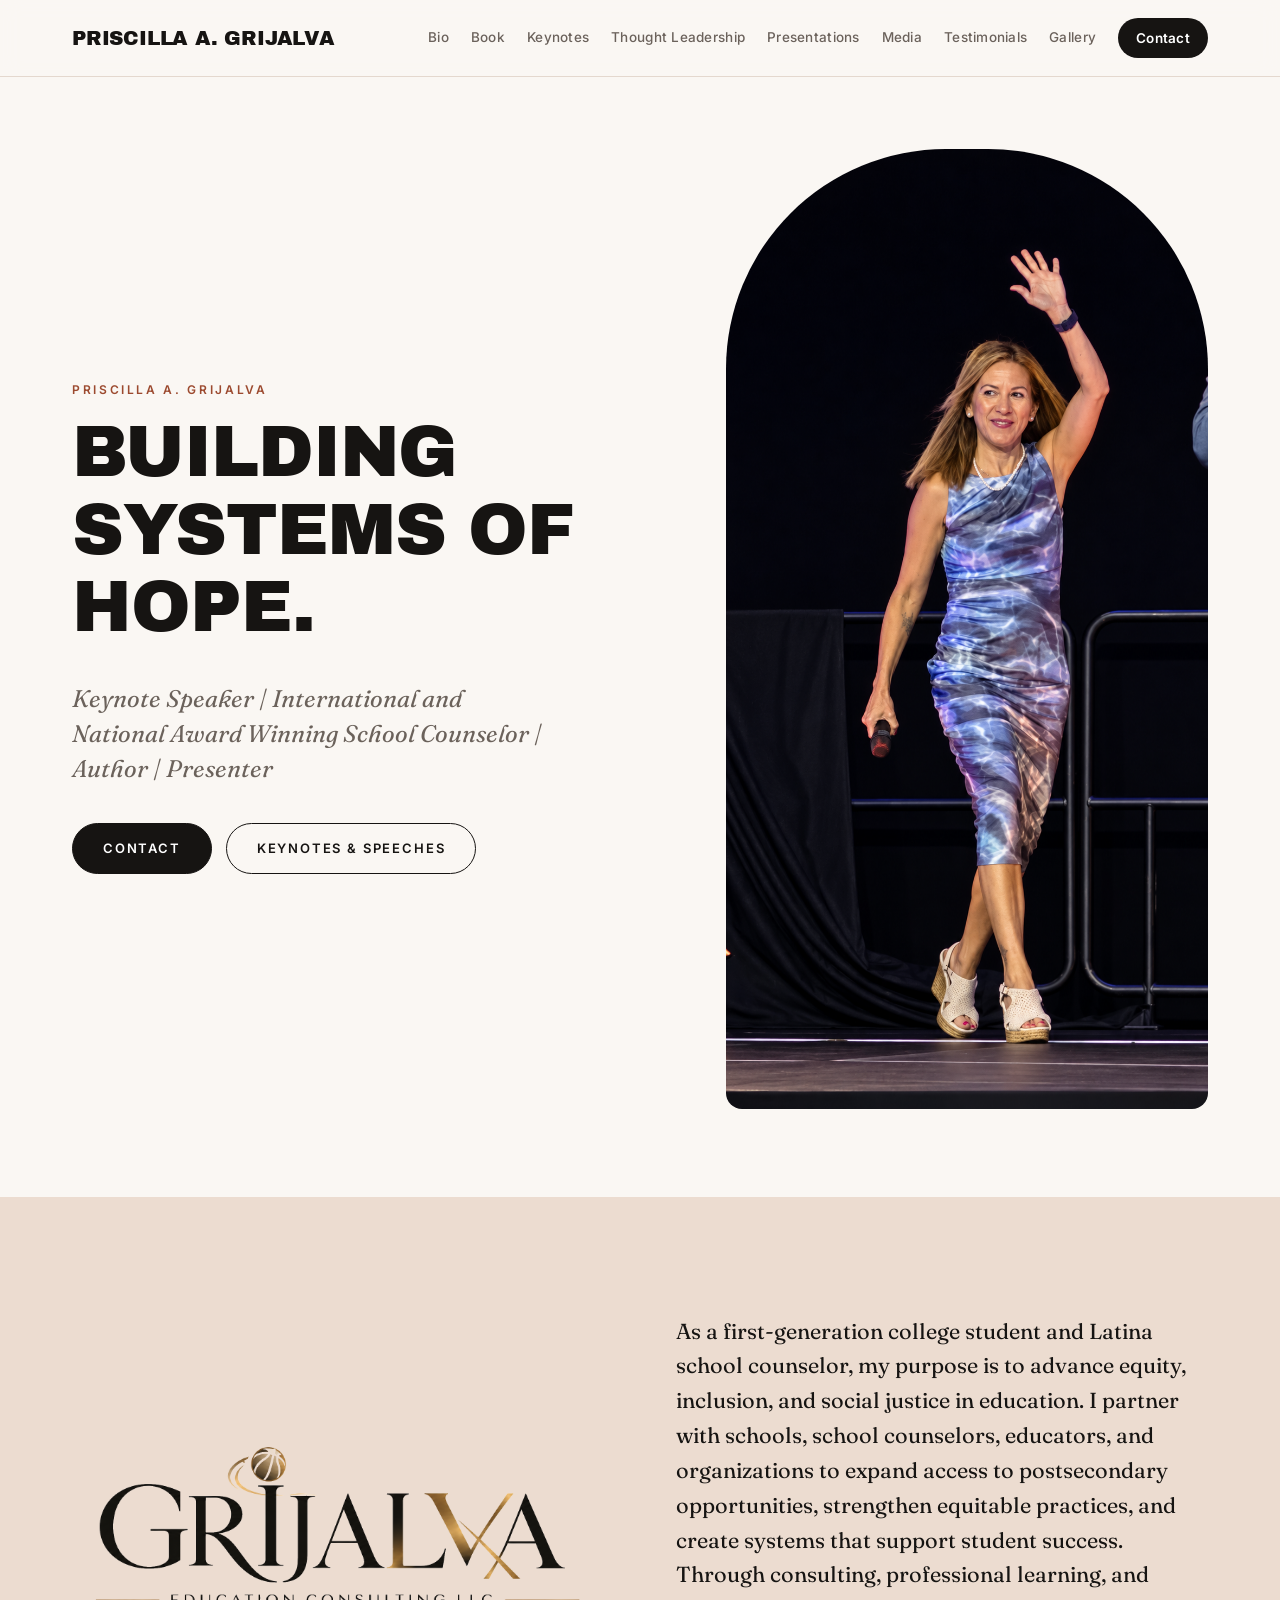
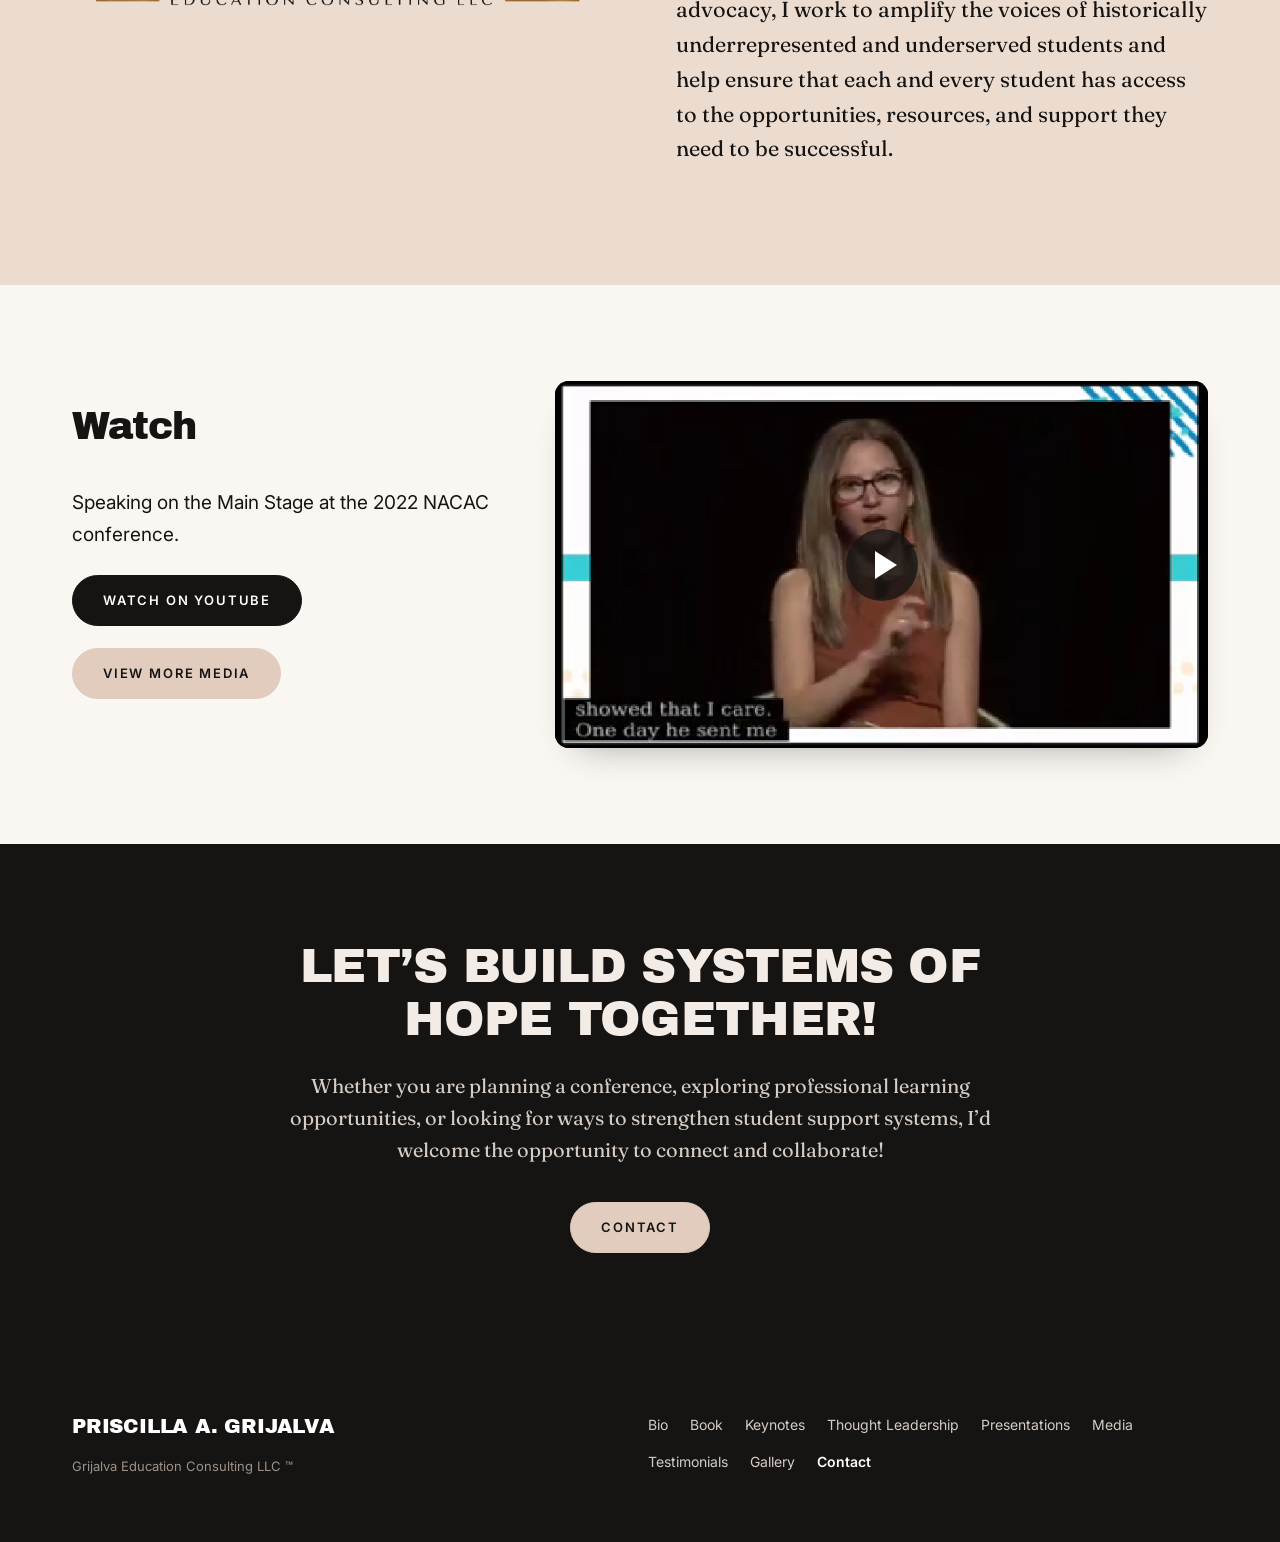
==== index.html @ cdd9d030 "Go live: remove noindex Co-Authored-By: Claude Opus 5.5 (1M context) <noreply@anthropic.com>" ====
<!doctype html><html lang="en"><head><meta charset="utf-8"><meta name="viewport" content="width=device-width,initial-scale=1">
<title>Priscilla A. Grijalva</title>
<link rel="preconnect" href="https://fonts.googleapis.com"><link rel="preconnect" href="https://fonts.gstatic.com" crossorigin>
<link href="https://fonts.googleapis.com/css2?family=Archivo+Black&family=Fraunces:ital,opsz,wght@0,9..144,400;0,9..144,600;1,9..144,400&family=Inter:wght@400;500;600&display=swap" rel="stylesheet">
<link rel="stylesheet" href="assets/css/style.css?v=r9"></head><body>
<a class="skip" href="#page">Skip to Content</a>
<header class="site-header"><div class="wrap hbar"><a class="brand" href="index.html">Priscilla A. Grijalva</a>
<button class="menu-btn" aria-label="Menu" aria-expanded="false"><span></span><span></span></button>
<nav class="nav"><a href="bio.html">Bio</a><a href="book.html">Book</a><a href="speaking-1.html">Keynotes</a><a href="media.html">Thought Leadership</a><a href="presentations-and-workshops.html">Presentations</a><a href="media-1.html">Media</a><a href="reviews-and-testimonies.html">Testimonials</a><a href="gallery.html">Gallery</a><a href="contact.html" class=nav-cta>Contact</a></nav></div></header>
<main id="page">
<section class="hero"><div class="wrap hero-grid">
 <div class="hero-text"><p class="kicker">Priscilla A. Grijalva</p><h1>Building Systems of Hope.</h1>
 <p class="tagline">Keynote Speaker | International and National Award Winning School Counselor | Author | Presenter</p>
 <div class="btns"><a class="btn" href="contact.html">Contact</a><a class="btn ghost" href="speaking-1.html">Keynotes &amp; Speeches</a></div></div>
 <div class="hero-img"><img src="assets/img/c5d86e70-updated.png" alt="Priscilla A. Grijalva"></div>
</div></section>
<section class="band blush"><div class="wrap split">
 <div class="split-img"><img src="assets/img/d09942e5-8feb2afe-dec7-43ca-8141-76abfdc5369c.png" alt=""></div>
 <div><p class="big">As a first-generation college student and Latina school counselor, my purpose is to advance equity, inclusion, and social justice in education. I partner with schools, school counselors, educators, and organizations to expand access to postsecondary opportunities, strengthen equitable practices, and create systems that support student success. Through consulting, professional learning, and advocacy, I work to amplify the voices of historically underrepresented and underserved students and help ensure that each and every student has access to the opportunities, resources, and support they need to be successful.</p></div>
</div></section>
<section class="band watch"><div class="wrap feature-vid">
 <div class="fv-text"><h2 class="sec">Watch</h2><p>Speaking on the Main Stage at the 2022 NACAC conference.</p><a class="btn" href="https://youtu.be/ZvJB_HISdPU" target="_blank" rel="noopener">Watch on YouTube</a><p class="more-media"><a class="btn light" href="media-1.html">View more media</a></p></div>
 <div class="vid"><button class="vid-cover" aria-label="Play NACAC 2022 Main Stage" onclick="this.outerHTML='<iframe src=&quot;https://www.youtube.com/embed/ZvJB_HISdPU?autoplay=1&quot; title=&quot;NACAC 2022 Main Stage&quot; allow=&quot;autoplay; fullscreen&quot; allowfullscreen></iframe>'"><img src="assets/img/nacac-cover.png" alt="Priscilla speaking on the NACAC 2022 main stage"><span class="play"></span></button></div>
</div></section>
<section class="band dark"><div class="wrap cta"><h2>Let’s Build Systems of Hope Together!</h2>
<p>Whether you are planning a conference, exploring professional learning opportunities, or looking for ways to strengthen student support systems, I’d welcome the opportunity to connect and collaborate!</p>
<a class="btn light" href="contact.html">Contact</a></div></section></main>
<footer class="site-footer"><div class="wrap fgrid"><div><a class="brand light" href="index.html">Priscilla A. Grijalva</a><p class="fine">Grijalva Education Consulting LLC ™</p></div>
<nav class="fnav"><a href="bio.html">Bio</a><a href="book.html">Book</a><a href="speaking-1.html">Keynotes</a><a href="media.html">Thought Leadership</a><a href="presentations-and-workshops.html">Presentations</a><a href="media-1.html">Media</a><a href="reviews-and-testimonies.html">Testimonials</a><a href="gallery.html">Gallery</a><a href="contact.html" class=nav-cta>Contact</a></nav></div></footer>
<script src="assets/js/main.js"></script></body></html>
---- assets/css/style.css ----
:root{--ink:#161412;--paper:#faf7f3;--blush:#ecdcd0;--sand:#e1ccbe;--clay:#9c4a2f;--muted:#6b625b;--line:#e4d8ce;
--disp:"Archivo Black",system-ui,sans-serif;--serif:"Fraunces",Georgia,serif;--sans:"Inter",system-ui,sans-serif}
*{box-sizing:border-box}html{scroll-behavior:smooth}
body{margin:0;background:var(--paper);color:var(--ink);font:400 17px/1.7 var(--sans);-webkit-font-smoothing:antialiased}
img{max-width:100%;display:block}a{color:inherit}
.wrap{max-width:1200px;margin:0 auto;padding:0 32px}
.skip{position:absolute;left:-999px}.skip:focus{left:12px;top:12px;background:#fff;padding:8px;z-index:99}
.site-header{position:sticky;top:0;z-index:50;background:rgba(250,247,243,.92);backdrop-filter:blur(10px);border-bottom:1px solid var(--line)}
.hbar{display:flex;align-items:center;justify-content:space-between;height:76px}
.brand{font:400 20px/1 var(--disp);text-decoration:none;letter-spacing:-.01em;text-transform:uppercase}
.nav{display:flex;gap:22px}.nav a{font-size:13.5px;font-weight:500;text-decoration:none;color:var(--muted);letter-spacing:.02em;padding:6px 0;border-bottom:2px solid transparent}
.nav a:hover,.nav a[aria-current]{color:var(--ink);border-color:var(--clay)}
.nav a.nav-cta{background:var(--ink);color:#fff;border:0;border-radius:999px;padding:9px 18px;font-weight:600}.nav a.nav-cta:hover,.nav a.nav-cta[aria-current]{background:var(--clay);color:#fff}.nav{align-items:center}
.menu-btn{display:none;background:none;border:0;width:40px;height:40px;cursor:pointer;flex-direction:column;justify-content:center;gap:7px}
.menu-btn span{display:block;height:2px;background:var(--ink);transition:.3s}
.kicker{font:600 12px/1 var(--sans);letter-spacing:.22em;text-transform:uppercase;color:var(--clay);margin:0 0 18px}
h1,h2,h3{font-family:var(--disp);font-weight:400;letter-spacing:-.015em;line-height:1.08;margin:0 0 .5em}
.hero{padding:72px 0 88px}.hero-grid{display:grid;grid-template-columns:1.1fr .9fr;gap:64px;align-items:center}
.hero h1{font-size:clamp(40px,5.6vw,84px);text-transform:uppercase}
.tagline{font:italic 400 clamp(19px,2vw,24px)/1.45 var(--serif);color:var(--muted);max-width:30ch;margin:0 0 36px}
.hero-img img{width:100%;border-radius:220px 220px 16px 16px;background:var(--sand);object-fit:cover}
.btns{display:flex;gap:14px;flex-wrap:wrap;margin-top:28px}
.btn{display:inline-block;background:var(--ink);color:#fff;text-decoration:none;font:600 13px/1 var(--sans);letter-spacing:.14em;text-transform:uppercase;padding:18px 30px;border-radius:999px;border:1.5px solid var(--ink);transition:.25s;cursor:pointer}
.btn:hover{background:var(--clay);border-color:var(--clay)}.btn.ghost{background:transparent;color:var(--ink)}.btn.ghost:hover{color:#fff}
.btn.light{background:var(--sand);color:var(--ink);border-color:var(--sand)}.btn.light:hover{background:#cdb3a1;border-color:#cdb3a1;color:var(--ink)}
.band{padding:96px 0}.band.blush{background:var(--blush)}.band.dark{background:var(--ink);color:#f3ece6}.band.follow{padding-top:0}
.split{display:grid;grid-template-columns:1fr 1fr;gap:72px;align-items:center}.split.top{align-items:start}
.split-img img{border-radius:16px;width:100%;object-fit:cover}.split.top .split-img{position:sticky;top:110px}
.big{font:400 clamp(19px,1.7vw,23px)/1.6 var(--serif)}
.videos{display:grid;grid-template-columns:repeat(2,minmax(0,1fr));gap:32px;max-width:960px;align-items:start}
.vid{position:relative;border-radius:14px;overflow:hidden;background:#000;aspect-ratio:16/9;box-shadow:0 18px 36px -24px rgba(22,20,18,.45)}
.vid iframe{position:absolute;inset:0;width:100%;height:100%;border:0}
figure{margin:0}.videos figcaption{margin-top:14px;font-weight:500;font-size:15px}.videos figcaption a{text-decoration:none;border-bottom:1px solid var(--clay)}
.cta{text-align:center;max-width:820px}.cta h2{font-size:clamp(30px,3.8vw,50px);text-transform:uppercase}.cta p{font:400 20px/1.6 var(--serif);color:#d6ccc4;margin:0 0 36px}
.phero{padding:88px 0 56px;border-bottom:1px solid var(--line)}.phero h1{font-size:clamp(32px,4.4vw,60px);text-transform:uppercase;max-width:22ch}
.phero .lede,.phero .lede a{font:italic 400 21px/1.55 var(--serif);color:var(--muted);max-width:60ch;margin:0;text-decoration:none}
.bio{display:grid;grid-template-columns:340px 1fr;gap:72px;align-items:start}.bio-side{position:sticky;top:110px}
.portrait{border-radius:180px 180px 16px 16px;width:100%}.li-link{display:inline-block;margin-top:20px}.li-link img{width:40px}
.prose p{margin:0 0 1.3em;max-width:68ch}.prose h3{font-size:26px;margin-top:1.4em}
.sec{font-size:clamp(24px,3vw,38px);margin-bottom:40px}
.awards{list-style:none;margin:0;padding:0;display:grid;grid-template-columns:1fr 1fr;gap:0 56px}
.awards li{display:grid;grid-template-columns:150px 1fr;gap:18px;padding:18px 0;border-top:1px solid rgba(22,20,18,.14)}
.yr{font:400 15px/1.5 var(--disp);color:var(--clay)}
.cols3{display:grid;grid-template-columns:repeat(3,1fr);gap:28px}
.card{background:#fff;border:1px solid var(--line);border-radius:16px;padding:36px}.card h3{font-size:16px;letter-spacing:.06em;color:var(--clay)}
.clean{list-style:none;margin:0;padding:0}.clean li{padding:12px 0;border-top:1px solid var(--line);font-size:15.5px}
.timeline{list-style:none;margin:0;padding:0;counter-reset:t}.timeline li{position:relative;padding:20px 0 20px 34px;border-top:1px solid var(--line)}
.timeline li:before{content:"";position:absolute;left:4px;top:30px;width:9px;height:9px;border-radius:50%;background:var(--clay)}
.timeline.two{columns:2;column-gap:64px}.timeline.two li{break-inside:avoid;font-size:15.5px}
.book{display:grid;grid-template-columns:420px 1fr;gap:80px;align-items:start}.cover{position:sticky;top:110px}.cover img{border-radius:6px;box-shadow:0 30px 60px -20px rgba(22,20,18,.45)}
.checks{list-style:none;padding:0;margin:0 0 1.6em}.checks li{padding:10px 0 10px 32px;position:relative;border-bottom:1px solid var(--line)}
.checks li:before{content:"";position:absolute;left:0;top:19px;width:14px;height:8px;border-left:2px solid var(--clay);border-bottom:2px solid var(--clay);transform:rotate(-45deg)}
.tiles{display:grid;grid-template-columns:repeat(3,1fr);gap:32px}
.tile{text-decoration:none;display:block;background:#fff;border:1px solid var(--line);border-radius:16px;overflow:hidden;transition:.3s}
.tile:hover{transform:translateY(-4px);box-shadow:0 20px 40px -24px rgba(22,20,18,.35)}
.thumb{aspect-ratio:4/3;background:var(--blush);display:flex;align-items:center;justify-content:center}.thumb img{width:100%;height:100%;object-fit:contain}
.tile p{margin:0;padding:18px 22px;font-weight:500;font-size:15px;border-top:1px solid var(--line)}
.quotes{display:grid;grid-template-columns:repeat(2,1fr);gap:28px}
.quote{background:#fff;border:1px solid var(--line);border-radius:16px;padding:40px}.quote blockquote{margin:0 0 20px;font:400 21px/1.5 var(--serif)}
.quote figcaption{font-size:13px;letter-spacing:.06em;text-transform:uppercase;color:var(--clay);font-weight:600}
.stats{display:grid;grid-template-columns:repeat(3,1fr);gap:48px}.stats h2{font-size:28px;color:var(--sand)}.stats p{color:#cfc5bd;font-size:16px}
.masonry{columns:3;column-gap:20px}.gimg{display:block;margin-bottom:20px;border-radius:12px;overflow:hidden}.gimg img{width:100%;transition:.5s}.gimg:hover img{transform:scale(1.03)}
.display{font-size:clamp(28px,3.4vw,46px);text-transform:uppercase}
.form{display:grid;gap:18px;margin-top:36px}.form .row{display:grid;grid-template-columns:1fr 1fr;gap:18px}
.form label{display:grid;gap:8px;font-size:13px;font-weight:600;letter-spacing:.08em;text-transform:uppercase}
.form input,.form textarea{font:inherit;text-transform:none;letter-spacing:0;font-weight:400;padding:14px 16px;border:1px solid #d4c5b8;border-radius:10px;background:#fff}
.form button{justify-self:start}
.site-footer{background:var(--ink);color:#d6ccc4;padding:64px 0}.fgrid{display:flex;justify-content:space-between;gap:40px;flex-wrap:wrap}
.brand.light{color:#fff}.fine{font-size:13px;color:#9d928a;margin:14px 0 0}.fnav{display:flex;flex-wrap:wrap;gap:10px 22px;max-width:560px}.fnav a{text-decoration:none;font-size:14px}.fnav a:hover{color:#fff}
@media(max-width:1100px){.nav{gap:14px}.nav a{font-size:12.5px}}
@media(max-width:960px){
.menu-btn{display:flex}.nav{position:fixed;inset:76px 0 auto 0;background:var(--paper);flex-direction:column;gap:0;padding:12px 32px 28px;border-bottom:1px solid var(--line);display:none}
.nav.open{display:flex}.nav{align-items:stretch}.nav a{font-size:18px;padding:12px 0;border-bottom:1px solid var(--line)}.nav a.nav-cta{margin-top:16px;text-align:center;padding:14px 18px;border-bottom:0}
.hero-grid,.split,.bio,.book,.stats{grid-template-columns:1fr;gap:40px}
.bio-side,.cover,.split.top .split-img{position:static}.bio-side{max-width:300px}.cover{max-width:340px}
.awards,.quotes,.cols3{grid-template-columns:1fr}.tiles{grid-template-columns:1fr 1fr}.timeline.two{columns:1}.masonry{columns:2}}
@media(max-width:560px){body{font-size:16px}.wrap{padding:0 22px}.band{padding:64px 0}.hero{padding:40px 0 64px}.phero{padding:56px 0 36px}
.tiles,.videos{grid-template-columns:1fr}.awards li{grid-template-columns:1fr;gap:4px}.form .row{grid-template-columns:1fr}.masonry{columns:1}.quote,.card{padding:28px}}
.fnav a.nav-cta{color:#fff;font-weight:600}
.card h3.ih{display:flex;align-items:center;gap:10px;line-height:1.35;text-align:left}.card h3.ih .ico{flex:0 0 auto;width:20px;height:20px;display:block;margin:0}.card h3.ih span{display:block;flex:1 1 auto;min-width:0}

.feature-vid{display:grid;grid-template-columns:2fr 3fr;gap:48px;align-items:center}.fv-text p{font-size:19px;margin:0 0 24px}
@media(max-width:760px){.feature-vid{grid-template-columns:1fr;gap:24px}}
.vid-cover{position:absolute;inset:0;padding:0;border:0;background:#000;cursor:pointer}.vid-cover img{width:100%;height:100%;object-fit:cover;display:block}.vid-cover .play{position:absolute;left:50%;top:50%;width:72px;height:72px;margin:-36px 0 0 -36px;border-radius:50%;background:rgba(22,20,18,.78)}.vid-cover .play:after{content:"";position:absolute;left:29px;top:22px;border-style:solid;border-width:14px 0 14px 22px;border-color:transparent transparent transparent #fff}.vid-cover:hover .play{background:#161412}
.btn.ghost:hover{background:var(--sand);border-color:var(--sand);color:var(--ink)}
.fv-text .more-media{margin-top:22px;text-align:left}
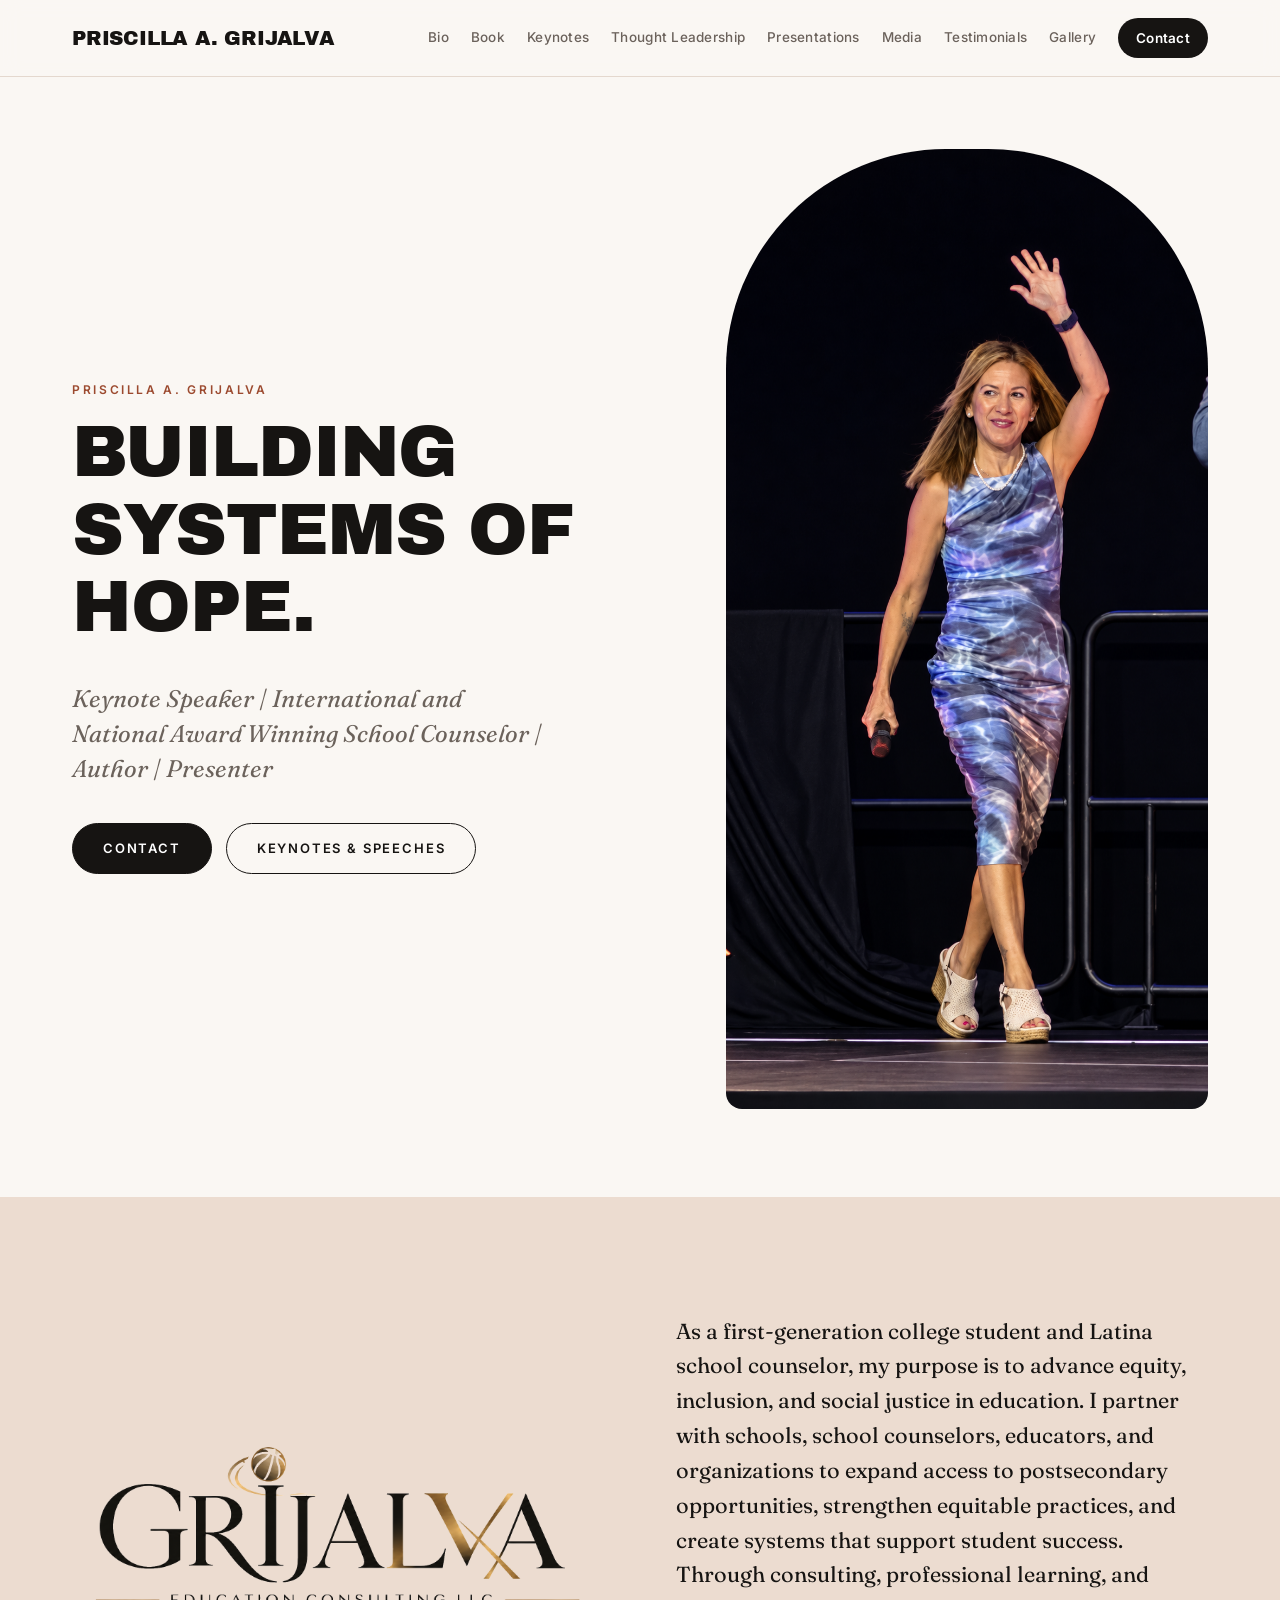
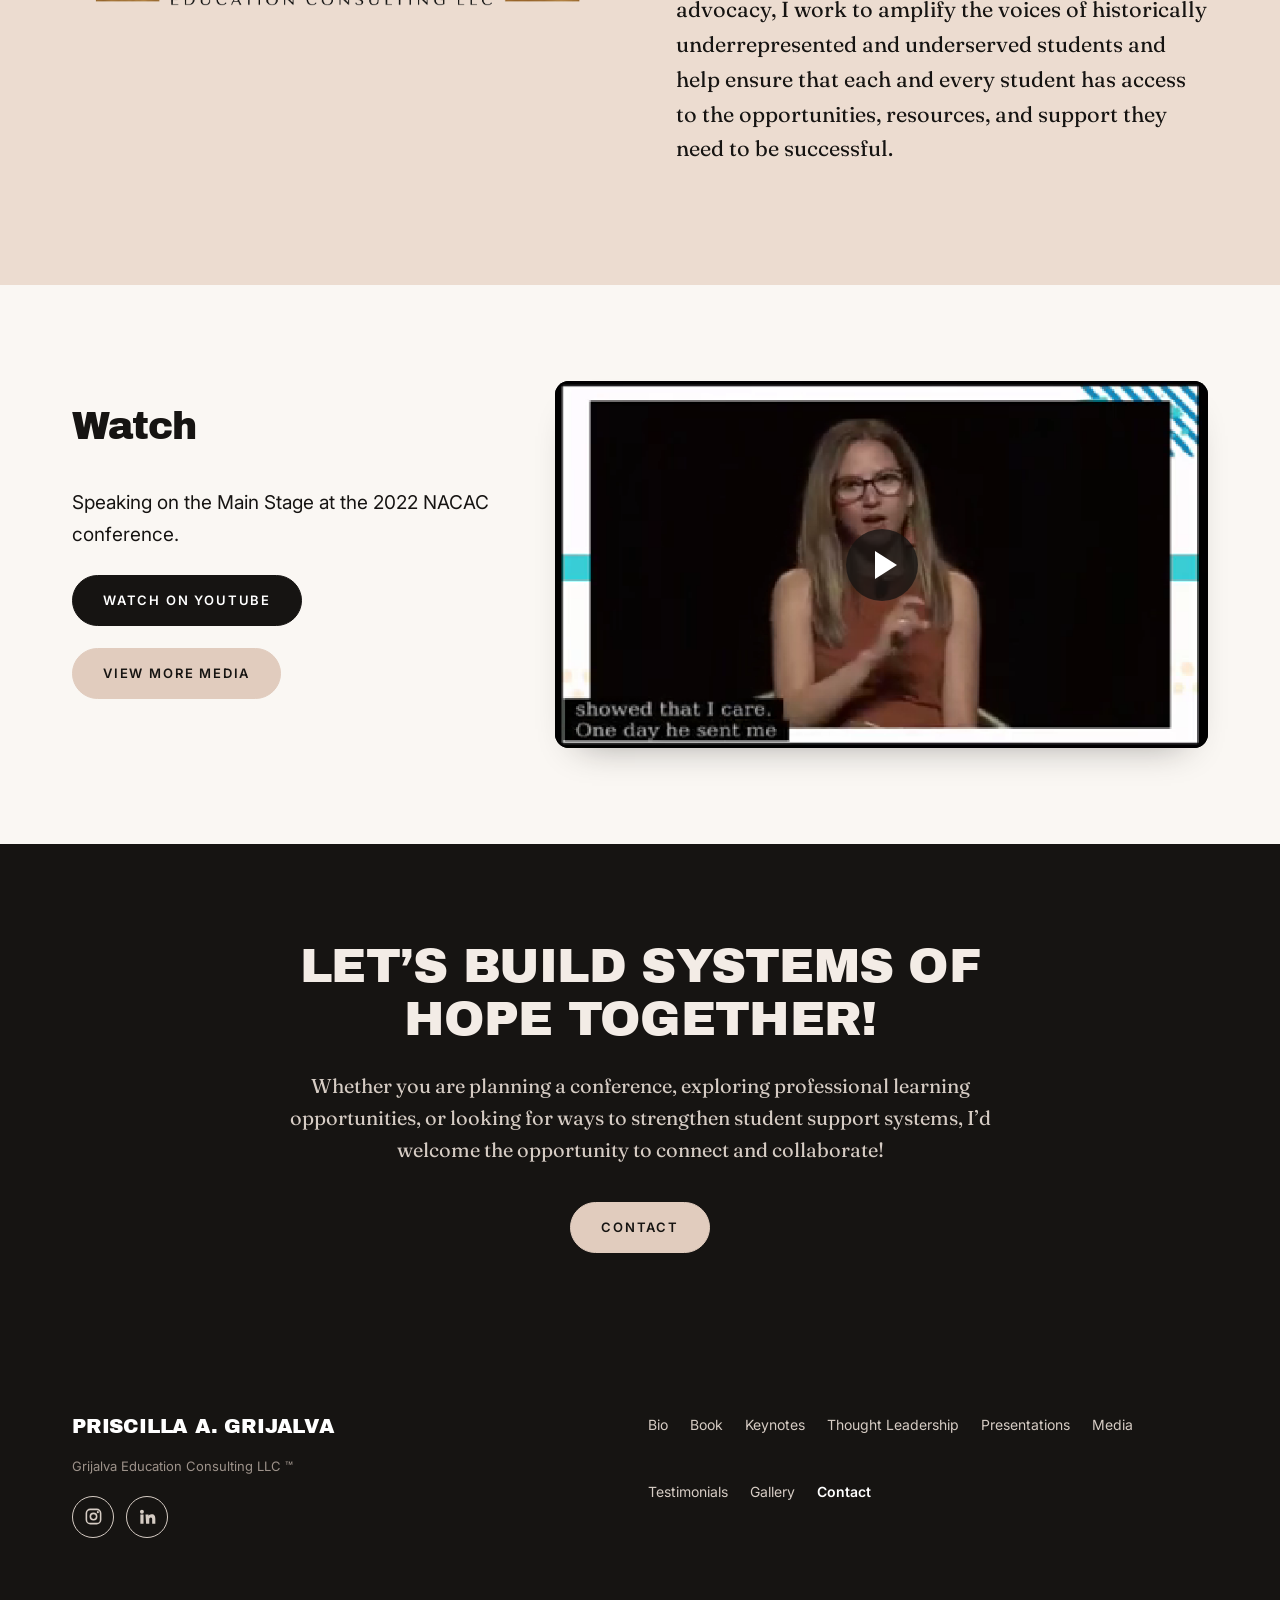
==== commit 51666eac: "Mockup r13: book reviews, remove Army testimonial, social icons Co-Authored-By: Claude Opus 5.5 (1M " ====
--- a/index.html
+++ b/index.html
@@ -1,4 +1,7 @@
-<!doctype html><html lang="en"><head><meta charset="utf-8"><meta name="viewport" content="width=device-width,initial-scale=1">
+<!doctype html><html lang="en"><head>
+<script async src="https://www.googletagmanager.com/gtag/js?id=G-417RDD5NJD"></script>
+<script>window.dataLayer=window.dataLayer||[];function gtag(){dataLayer.push(arguments);}gtag("js",new Date());gtag("config","G-417RDD5NJD");</script>
+<meta charset="utf-8"><meta name="viewport" content="width=device-width,initial-scale=1">
 <title>Priscilla A. Grijalva</title>
 <link rel="preconnect" href="https://fonts.googleapis.com"><link rel="preconnect" href="https://fonts.gstatic.com" crossorigin>
 <link href="https://fonts.googleapis.com/css2?family=Archivo+Black&family=Fraunces:ital,opsz,wght@0,9..144,400;0,9..144,600;1,9..144,400&family=Inter:wght@400;500;600&display=swap" rel="stylesheet">
@@ -25,6 +28,6 @@
 <section class="band dark"><div class="wrap cta"><h2>Let’s Build Systems of Hope Together!</h2>
 <p>Whether you are planning a conference, exploring professional learning opportunities, or looking for ways to strengthen student support systems, I’d welcome the opportunity to connect and collaborate!</p>
 <a class="btn light" href="contact.html">Contact</a></div></section></main>
-<footer class="site-footer"><div class="wrap fgrid"><div><a class="brand light" href="index.html">Priscilla A. Grijalva</a><p class="fine">Grijalva Education Consulting LLC ™</p></div>
+<footer class="site-footer"><div class="wrap fgrid"><div><a class="brand light" href="index.html">Priscilla A. Grijalva</a><p class="fine">Grijalva Education Consulting LLC ™</p><div class="social"><a href="#" aria-label="Instagram" target="_blank" rel="noopener"><svg viewBox="0 0 24 24" aria-hidden="true"><rect x="3" y="3" width="18" height="18" rx="5" fill="none" stroke="currentColor" stroke-width="2"/><circle cx="12" cy="12" r="4" fill="none" stroke="currentColor" stroke-width="2"/><circle cx="17.5" cy="6.5" r="1.3" fill="currentColor"/></svg></a><a href="https://www.linkedin.com/in/priscilla-grijalva-0228591a4/" aria-label="LinkedIn" target="_blank" rel="noopener"><svg viewBox="0 0 24 24" aria-hidden="true"><path fill="currentColor" d="M4.98 3.5a2.5 2.5 0 1 1 0 5 2.5 2.5 0 0 1 0-5zM3 9.5h4V21H3zM9.5 9.5h3.8v1.6h.05c.53-1 1.83-2.05 3.77-2.05 4.03 0 4.78 2.65 4.78 6.1V21h-4v-5.1c0-1.22-.02-2.79-1.7-2.79-1.7 0-1.96 1.33-1.96 2.7V21h-4z"/></svg></a></div></div>
 <nav class="fnav"><a href="bio.html">Bio</a><a href="book.html">Book</a><a href="speaking-1.html">Keynotes</a><a href="media.html">Thought Leadership</a><a href="presentations-and-workshops.html">Presentations</a><a href="media-1.html">Media</a><a href="reviews-and-testimonies.html">Testimonials</a><a href="gallery.html">Gallery</a><a href="contact.html" class=nav-cta>Contact</a></nav></div></footer>
 <script src="assets/js/main.js"></script></body></html>
--- a/assets/css/style.css
+++ b/assets/css/style.css
@@ -84,3 +84,21 @@
 .vid-cover{position:absolute;inset:0;padding:0;border:0;background:#000;cursor:pointer}.vid-cover img{width:100%;height:100%;object-fit:cover;display:block}.vid-cover .play{position:absolute;left:50%;top:50%;width:72px;height:72px;margin:-36px 0 0 -36px;border-radius:50%;background:rgba(22,20,18,.78)}.vid-cover .play:after{content:"";position:absolute;left:29px;top:22px;border-style:solid;border-width:14px 0 14px 22px;border-color:transparent transparent transparent #fff}.vid-cover:hover .play{background:#161412}
 .btn.ghost:hover{background:var(--sand);border-color:var(--sand);color:var(--ink)}
 .fv-text .more-media{margin-top:22px;text-align:left}
+
+/* r13 reviews + social */
+.rv-h{font-size:clamp(28px,3.4vw,44px);text-transform:uppercase;margin-bottom:40px}
+.reviews{display:grid;grid-template-columns:repeat(2,1fr);gap:28px}
+.review{background:#fff;border:1px solid var(--line);border-radius:16px;padding:36px;transition:transform .3s,box-shadow .3s}
+.review:hover{transform:translateY(-6px);box-shadow:0 18px 40px rgba(22,20,18,.12)}
+.stars{color:#f29d38;font-size:20px;letter-spacing:3px;margin-bottom:14px}
+.review h3{font-size:18px;line-height:1.3;text-wrap:balance}
+.review blockquote{margin:0 0 22px;font:400 18px/1.6 var(--serif);text-wrap:pretty}
+.review figcaption{display:flex;flex-direction:column;gap:4px;font-size:13px;letter-spacing:.06em;text-transform:uppercase;color:var(--clay);font-weight:600}
+.review figcaption span{color:var(--muted);font-weight:500;text-transform:none;letter-spacing:0}
+.social{display:flex;gap:12px;margin-top:18px}
+.social a{display:inline-flex;width:42px;height:42px;border-radius:50%;align-items:center;justify-content:center;border:1.5px solid #d6ccc4;color:#d6ccc4;transition:.25s}
+.social a:hover{background:var(--clay);border-color:var(--clay);color:#fff;transform:translateY(-3px)}
+.social svg{width:19px;height:19px}
+.social.dark a{border-color:var(--ink);color:var(--ink)}
+.soc-k{margin:40px 0 0}
+@media(max-width:900px){.reviews{grid-template-columns:1fr}.review{padding:28px}}
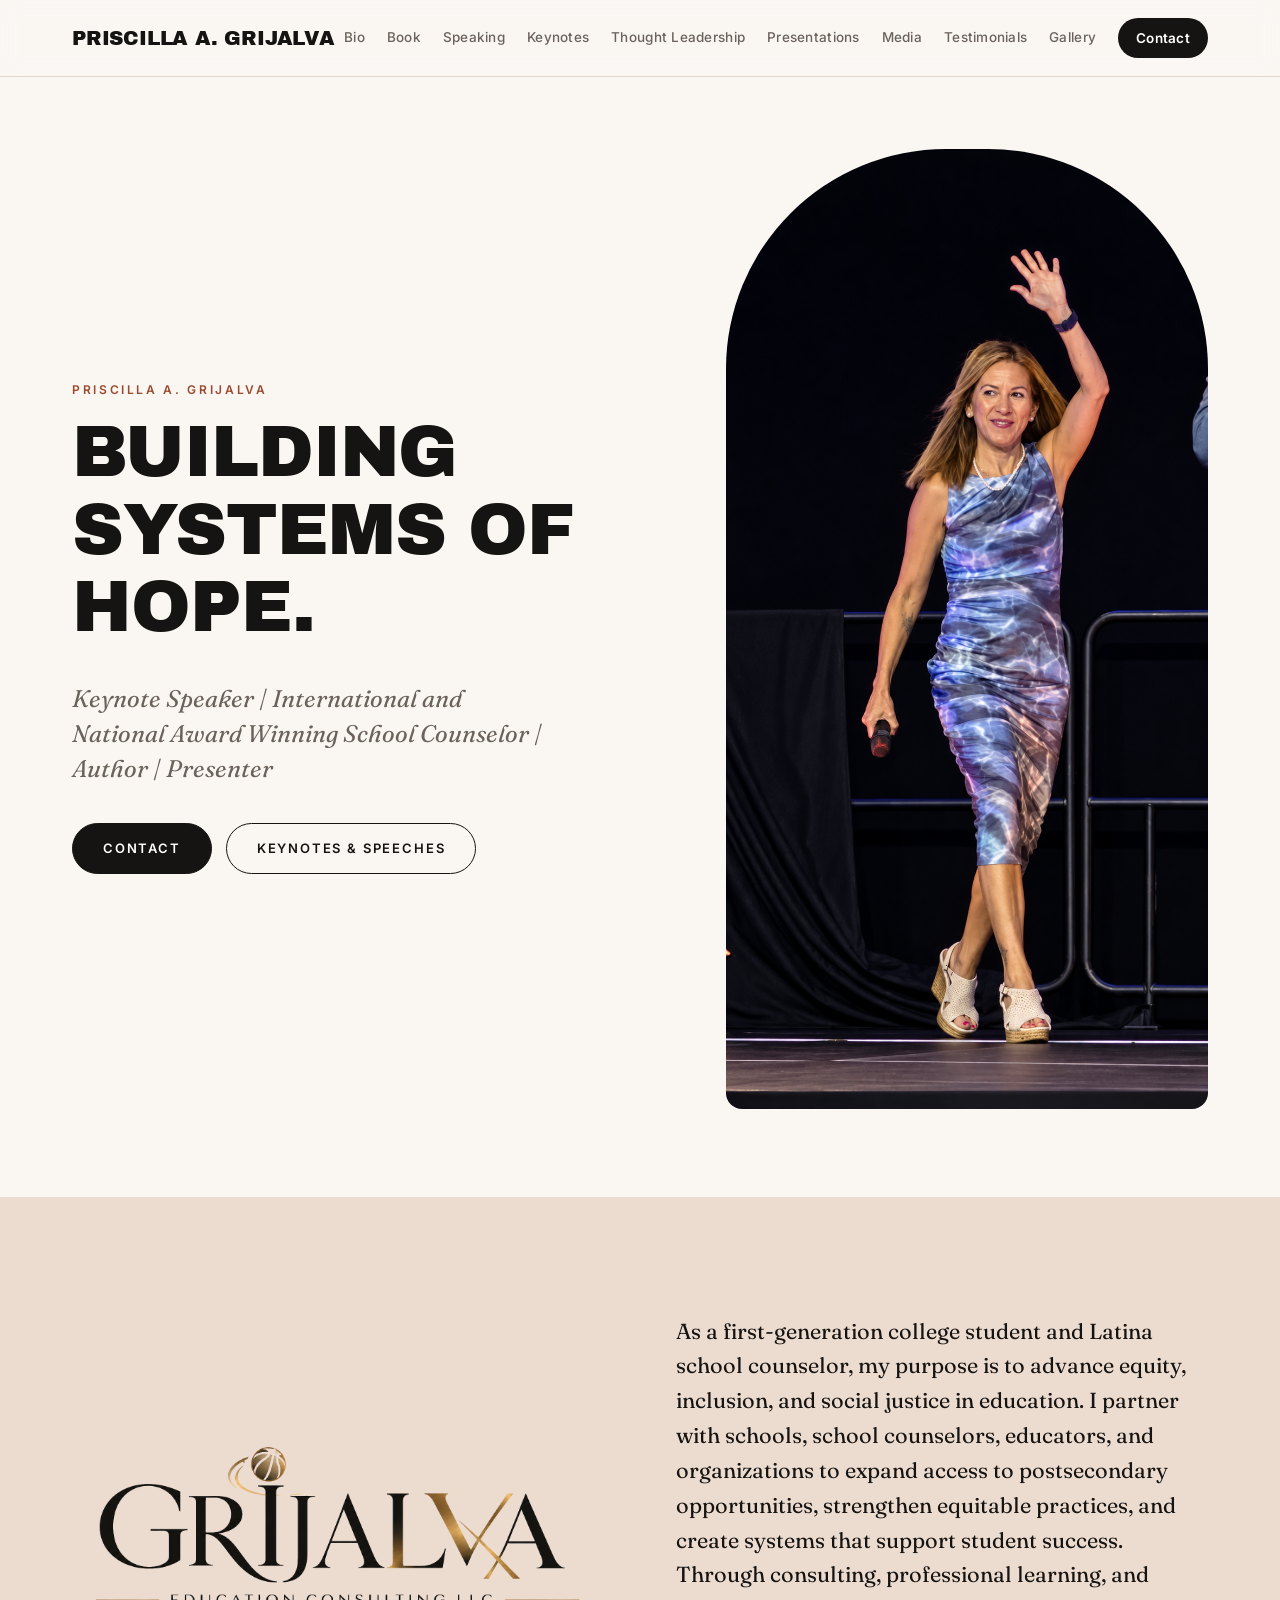
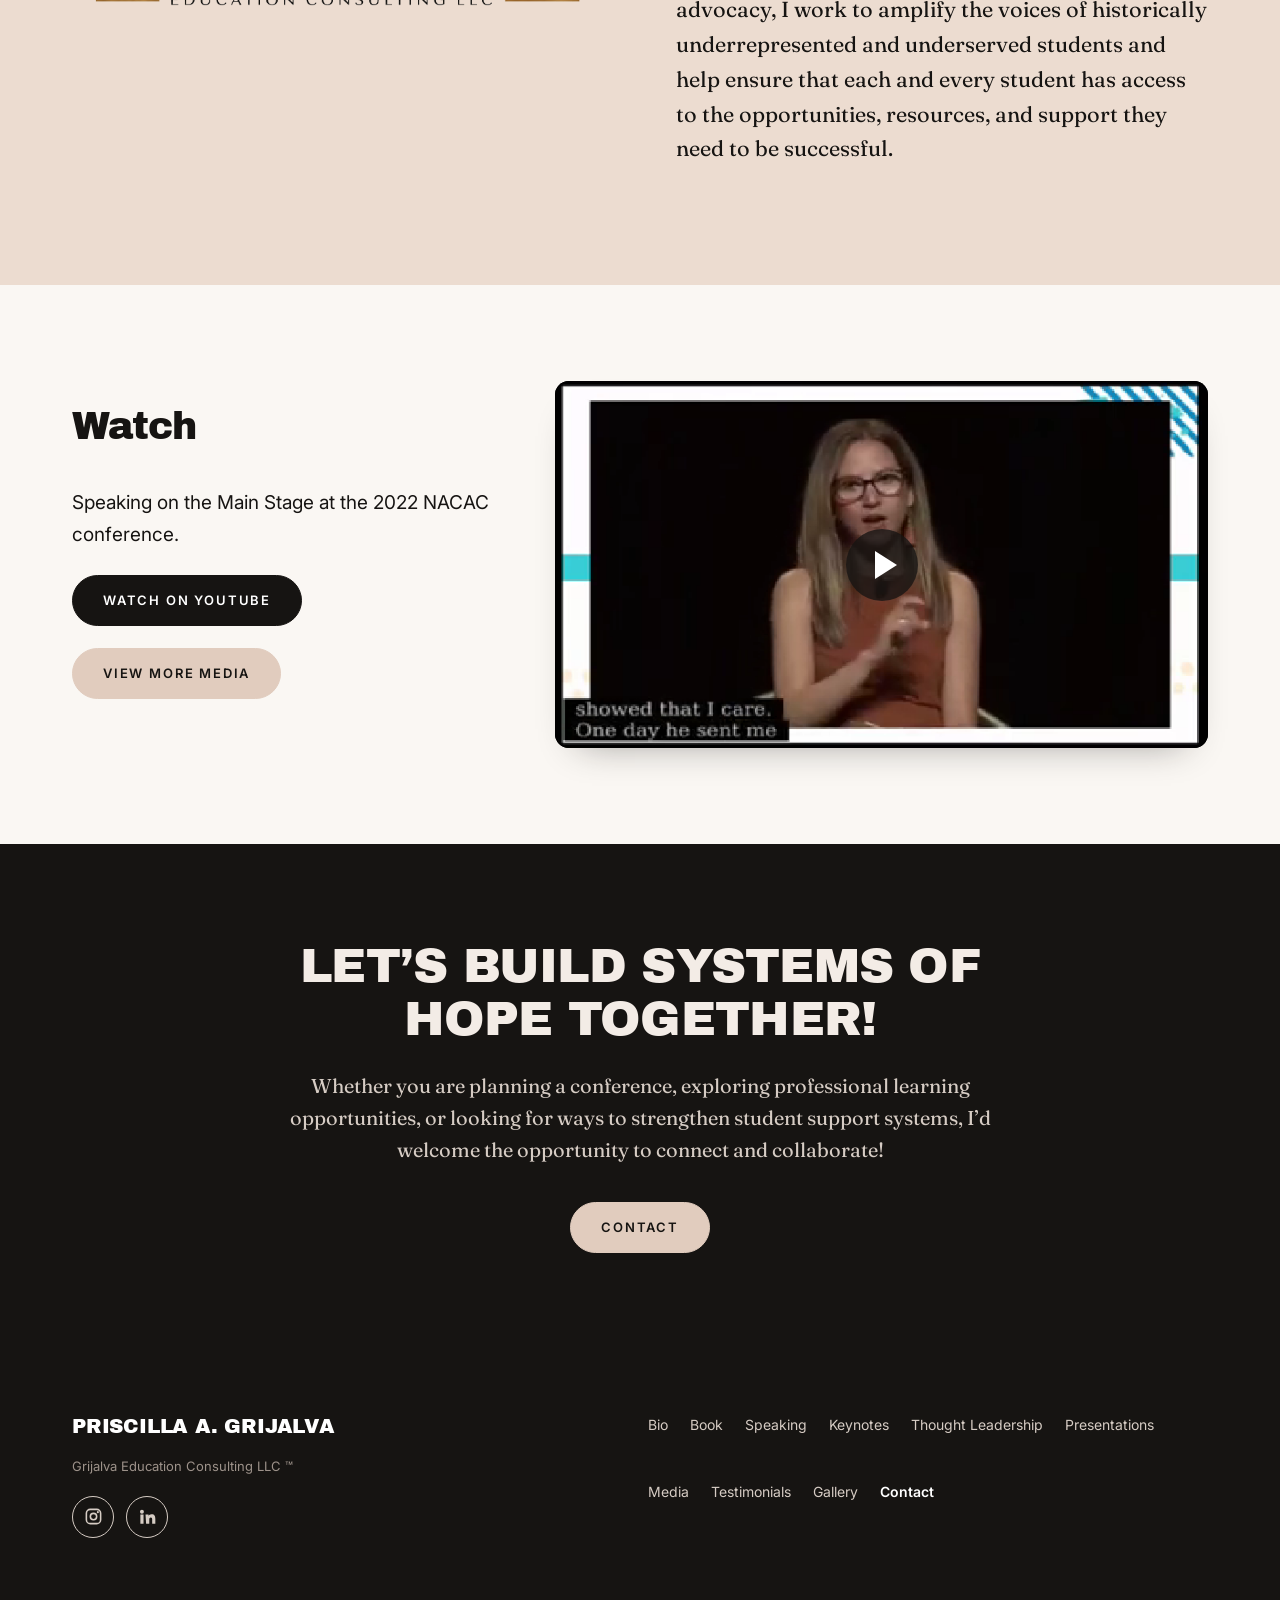
==== commit 6f7e8afd: "Add Speaking page with speaker sheet PDF; add Speaking to nav Co-Authored-By: Claude Opus 5.5 (1M co" ====
--- a/index.html
+++ b/index.html
@@ -5,11 +5,11 @@
 <title>Priscilla A. Grijalva</title>
 <link rel="preconnect" href="https://fonts.googleapis.com"><link rel="preconnect" href="https://fonts.gstatic.com" crossorigin>
 <link href="https://fonts.googleapis.com/css2?family=Archivo+Black&family=Fraunces:ital,opsz,wght@0,9..144,400;0,9..144,600;1,9..144,400&family=Inter:wght@400;500;600&display=swap" rel="stylesheet">
-<link rel="stylesheet" href="assets/css/style.css?v=r9"></head><body>
+<link rel="stylesheet" href="assets/css/style.css?v=r13"></head><body>
 <a class="skip" href="#page">Skip to Content</a>
 <header class="site-header"><div class="wrap hbar"><a class="brand" href="index.html">Priscilla A. Grijalva</a>
 <button class="menu-btn" aria-label="Menu" aria-expanded="false"><span></span><span></span></button>
-<nav class="nav"><a href="bio.html">Bio</a><a href="book.html">Book</a><a href="speaking-1.html">Keynotes</a><a href="media.html">Thought Leadership</a><a href="presentations-and-workshops.html">Presentations</a><a href="media-1.html">Media</a><a href="reviews-and-testimonies.html">Testimonials</a><a href="gallery.html">Gallery</a><a href="contact.html" class=nav-cta>Contact</a></nav></div></header>
+<nav class="nav"><a href="bio.html">Bio</a><a href="book.html">Book</a><a href="speaking.html">Speaking</a><a href="speaking-1.html">Keynotes</a><a href="media.html">Thought Leadership</a><a href="presentations-and-workshops.html">Presentations</a><a href="media-1.html">Media</a><a href="reviews-and-testimonies.html">Testimonials</a><a href="gallery.html">Gallery</a><a href="contact.html" class=nav-cta>Contact</a></nav></div></header>
 <main id="page">
 <section class="hero"><div class="wrap hero-grid">
  <div class="hero-text"><p class="kicker">Priscilla A. Grijalva</p><h1>Building Systems of Hope.</h1>
@@ -28,6 +28,6 @@
 <section class="band dark"><div class="wrap cta"><h2>Let’s Build Systems of Hope Together!</h2>
 <p>Whether you are planning a conference, exploring professional learning opportunities, or looking for ways to strengthen student support systems, I’d welcome the opportunity to connect and collaborate!</p>
 <a class="btn light" href="contact.html">Contact</a></div></section></main>
-<footer class="site-footer"><div class="wrap fgrid"><div><a class="brand light" href="index.html">Priscilla A. Grijalva</a><p class="fine">Grijalva Education Consulting LLC ™</p><div class="social"><a href="#" aria-label="Instagram" target="_blank" rel="noopener"><svg viewBox="0 0 24 24" aria-hidden="true"><rect x="3" y="3" width="18" height="18" rx="5" fill="none" stroke="currentColor" stroke-width="2"/><circle cx="12" cy="12" r="4" fill="none" stroke="currentColor" stroke-width="2"/><circle cx="17.5" cy="6.5" r="1.3" fill="currentColor"/></svg></a><a href="https://www.linkedin.com/in/priscilla-grijalva-0228591a4/" aria-label="LinkedIn" target="_blank" rel="noopener"><svg viewBox="0 0 24 24" aria-hidden="true"><path fill="currentColor" d="M4.98 3.5a2.5 2.5 0 1 1 0 5 2.5 2.5 0 0 1 0-5zM3 9.5h4V21H3zM9.5 9.5h3.8v1.6h.05c.53-1 1.83-2.05 3.77-2.05 4.03 0 4.78 2.65 4.78 6.1V21h-4v-5.1c0-1.22-.02-2.79-1.7-2.79-1.7 0-1.96 1.33-1.96 2.7V21h-4z"/></svg></a></div></div>
-<nav class="fnav"><a href="bio.html">Bio</a><a href="book.html">Book</a><a href="speaking-1.html">Keynotes</a><a href="media.html">Thought Leadership</a><a href="presentations-and-workshops.html">Presentations</a><a href="media-1.html">Media</a><a href="reviews-and-testimonies.html">Testimonials</a><a href="gallery.html">Gallery</a><a href="contact.html" class=nav-cta>Contact</a></nav></div></footer>
+<footer class="site-footer"><div class="wrap fgrid"><div><a class="brand light" href="index.html">Priscilla A. Grijalva</a><p class="fine">Grijalva Education Consulting LLC ™</p><div class="social"><a href="https://www.instagram.com/grijalvaeducation/" aria-label="Instagram" target="_blank" rel="noopener"><svg viewBox="0 0 24 24" aria-hidden="true"><rect x="3" y="3" width="18" height="18" rx="5" fill="none" stroke="currentColor" stroke-width="2"/><circle cx="12" cy="12" r="4" fill="none" stroke="currentColor" stroke-width="2"/><circle cx="17.5" cy="6.5" r="1.3" fill="currentColor"/></svg></a><a href="https://www.linkedin.com/in/priscilla-grijalva-0228591a4/" aria-label="LinkedIn" target="_blank" rel="noopener"><svg viewBox="0 0 24 24" aria-hidden="true"><path fill="currentColor" d="M4.98 3.5a2.5 2.5 0 1 1 0 5 2.5 2.5 0 0 1 0-5zM3 9.5h4V21H3zM9.5 9.5h3.8v1.6h.05c.53-1 1.83-2.05 3.77-2.05 4.03 0 4.78 2.65 4.78 6.1V21h-4v-5.1c0-1.22-.02-2.79-1.7-2.79-1.7 0-1.96 1.33-1.96 2.7V21h-4z"/></svg></a></div></div>
+<nav class="fnav"><a href="bio.html">Bio</a><a href="book.html">Book</a><a href="speaking.html">Speaking</a><a href="speaking-1.html">Keynotes</a><a href="media.html">Thought Leadership</a><a href="presentations-and-workshops.html">Presentations</a><a href="media-1.html">Media</a><a href="reviews-and-testimonies.html">Testimonials</a><a href="gallery.html">Gallery</a><a href="contact.html" class=nav-cta>Contact</a></nav></div></footer>
 <script src="assets/js/main.js"></script></body></html>
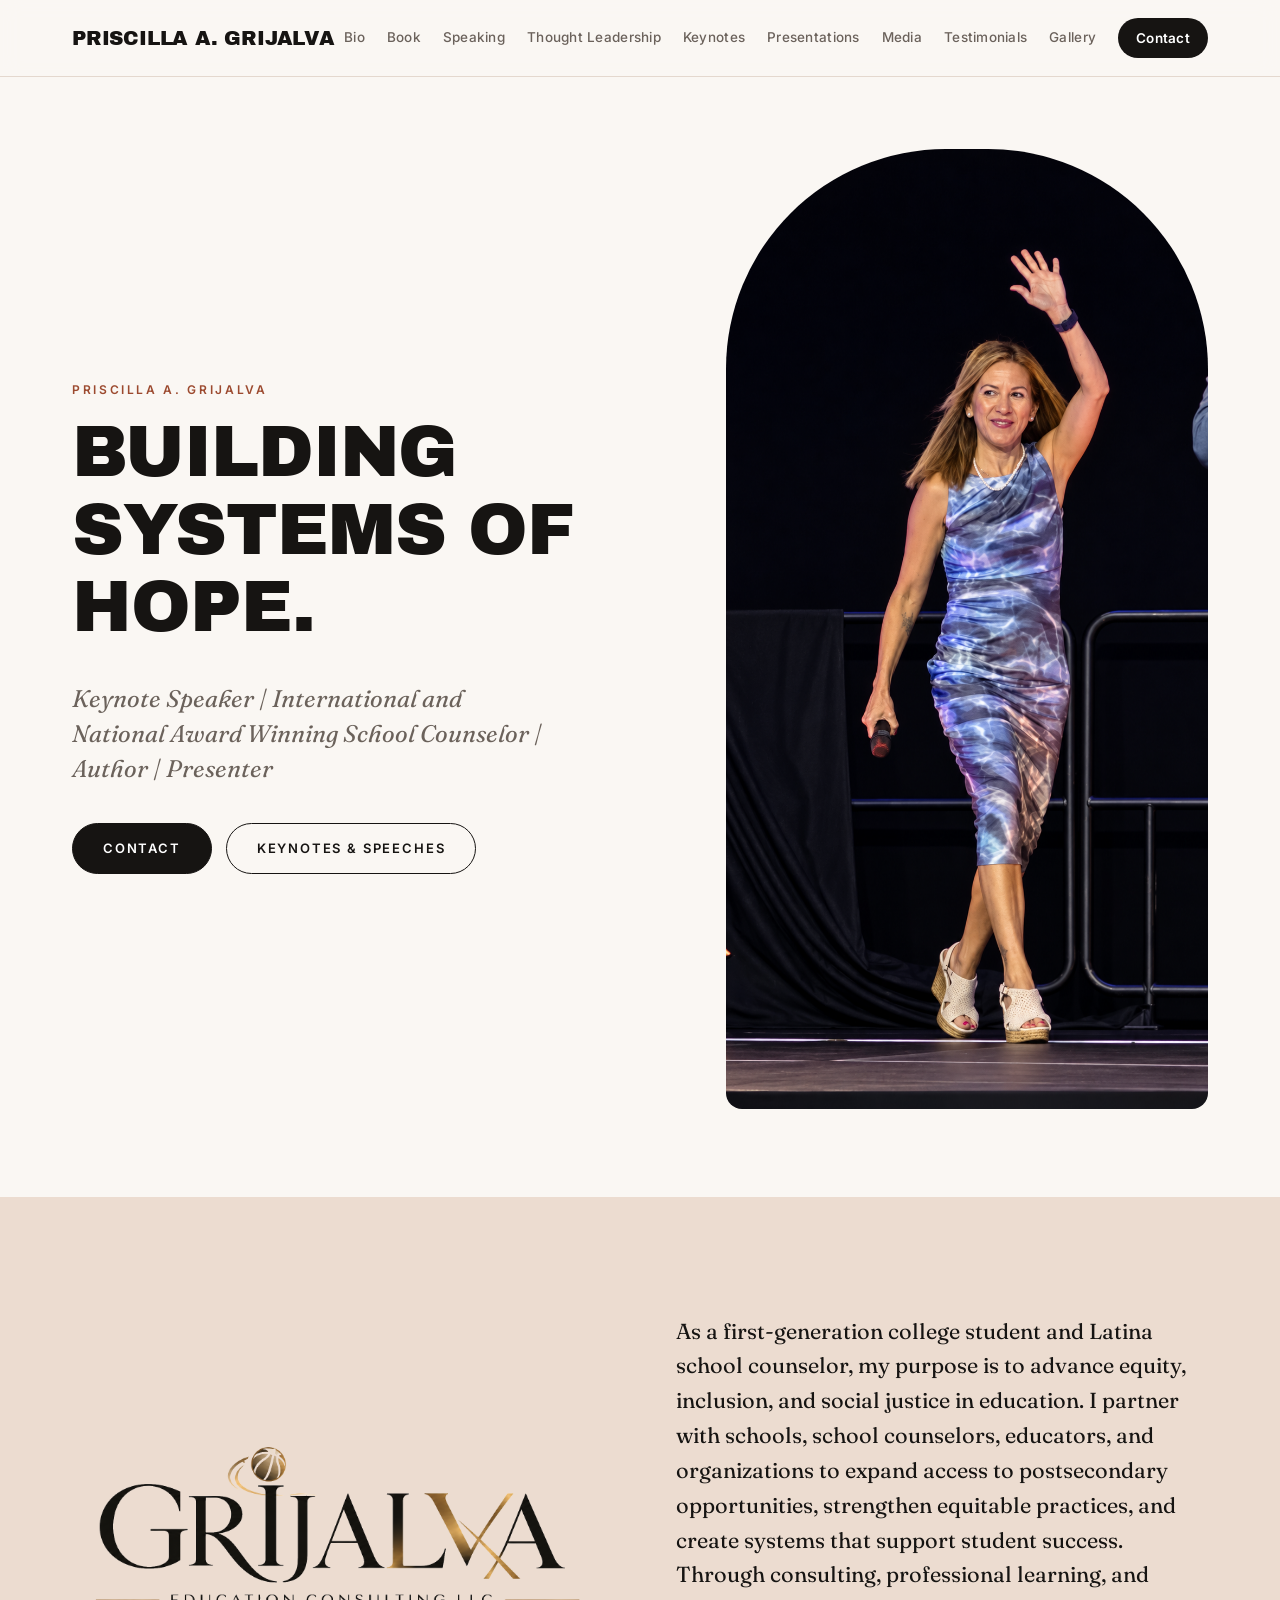
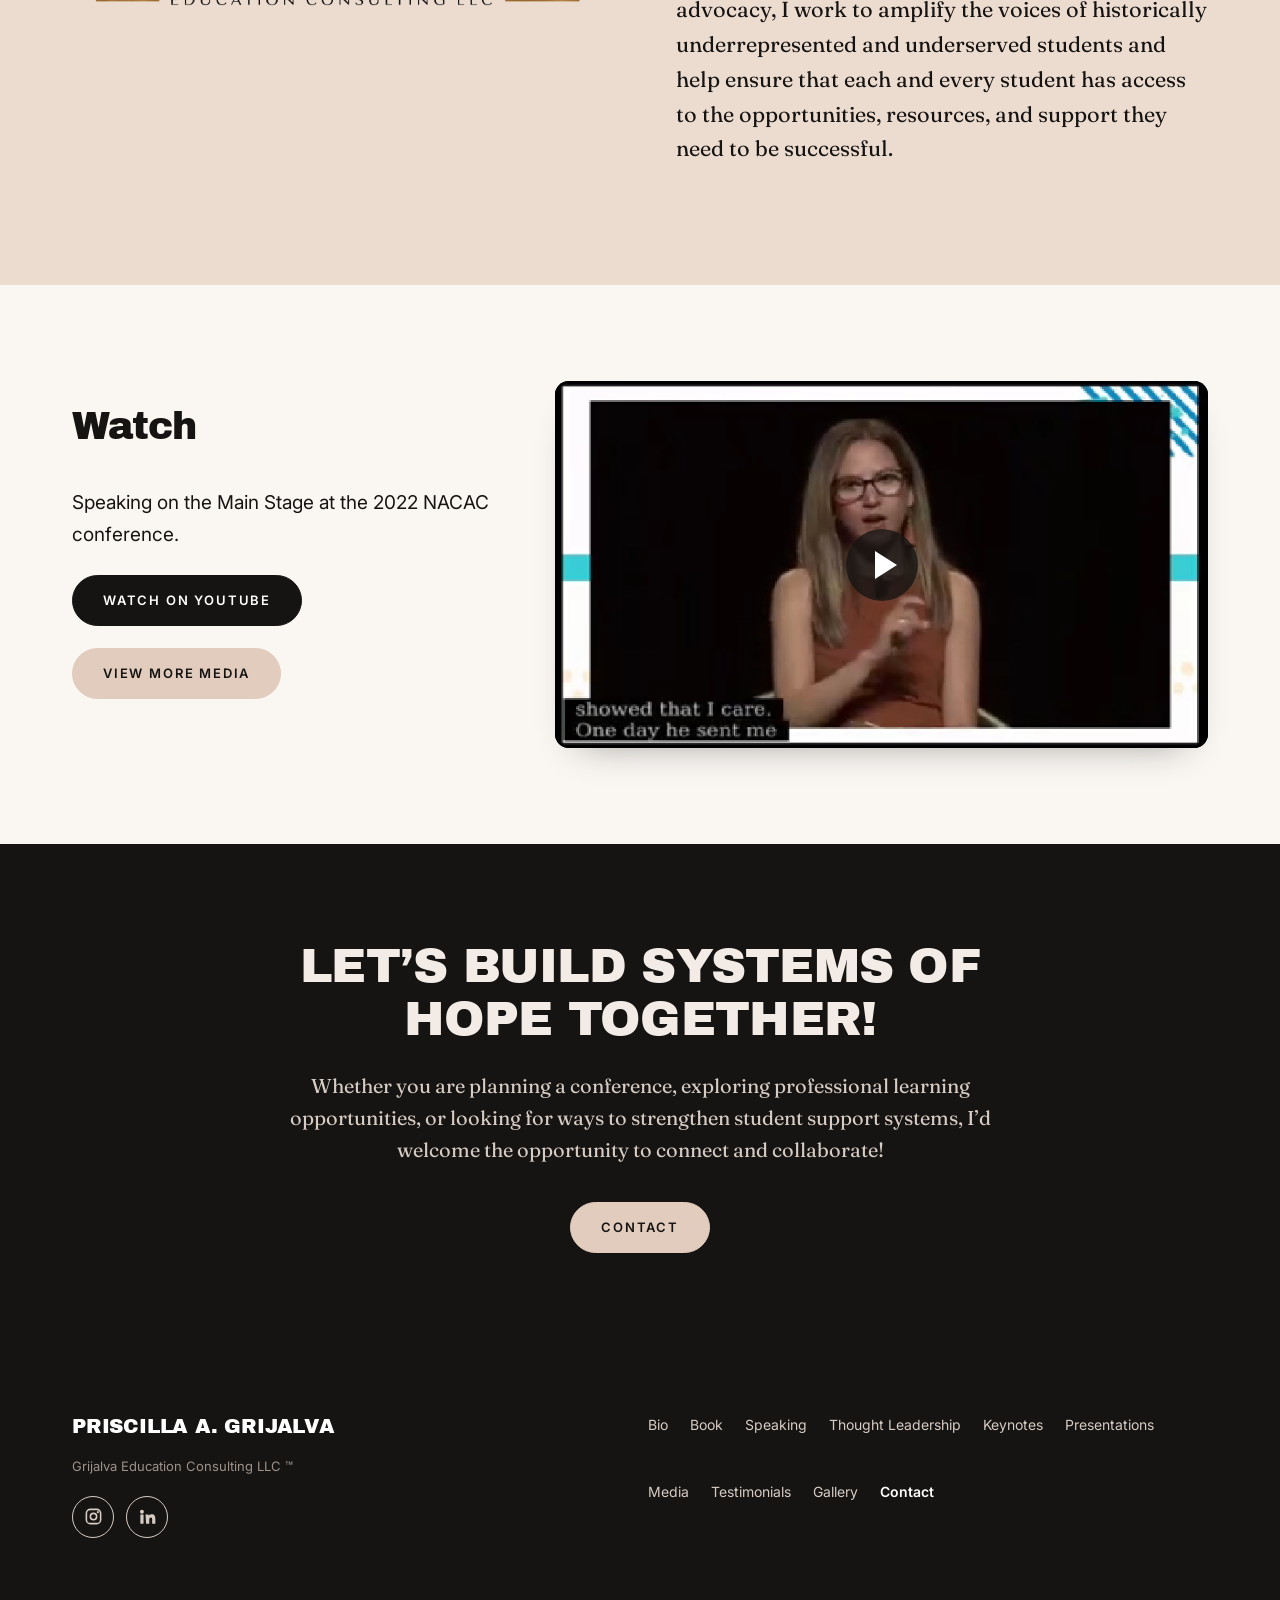
==== commit d3fa719b: "Nav: Thought Leadership before Keynotes; add booking blurb and buttons to Keynotes and Presentations" ====
--- a/index.html
+++ b/index.html
@@ -9,7 +9,7 @@
 <a class="skip" href="#page">Skip to Content</a>
 <header class="site-header"><div class="wrap hbar"><a class="brand" href="index.html">Priscilla A. Grijalva</a>
 <button class="menu-btn" aria-label="Menu" aria-expanded="false"><span></span><span></span></button>
-<nav class="nav"><a href="bio.html">Bio</a><a href="book.html">Book</a><a href="speaking.html">Speaking</a><a href="speaking-1.html">Keynotes</a><a href="media.html">Thought Leadership</a><a href="presentations-and-workshops.html">Presentations</a><a href="media-1.html">Media</a><a href="reviews-and-testimonies.html">Testimonials</a><a href="gallery.html">Gallery</a><a href="contact.html" class=nav-cta>Contact</a></nav></div></header>
+<nav class="nav"><a href="bio.html">Bio</a><a href="book.html">Book</a><a href="speaking.html">Speaking</a><a href="media.html">Thought Leadership</a><a href="speaking-1.html">Keynotes</a><a href="presentations-and-workshops.html">Presentations</a><a href="media-1.html">Media</a><a href="reviews-and-testimonies.html">Testimonials</a><a href="gallery.html">Gallery</a><a href="contact.html" class=nav-cta>Contact</a></nav></div></header>
 <main id="page">
 <section class="hero"><div class="wrap hero-grid">
  <div class="hero-text"><p class="kicker">Priscilla A. Grijalva</p><h1>Building Systems of Hope.</h1>
@@ -29,5 +29,5 @@
 <p>Whether you are planning a conference, exploring professional learning opportunities, or looking for ways to strengthen student support systems, I’d welcome the opportunity to connect and collaborate!</p>
 <a class="btn light" href="contact.html">Contact</a></div></section></main>
 <footer class="site-footer"><div class="wrap fgrid"><div><a class="brand light" href="index.html">Priscilla A. Grijalva</a><p class="fine">Grijalva Education Consulting LLC ™</p><div class="social"><a href="https://www.instagram.com/grijalvaeducation/" aria-label="Instagram" target="_blank" rel="noopener"><svg viewBox="0 0 24 24" aria-hidden="true"><rect x="3" y="3" width="18" height="18" rx="5" fill="none" stroke="currentColor" stroke-width="2"/><circle cx="12" cy="12" r="4" fill="none" stroke="currentColor" stroke-width="2"/><circle cx="17.5" cy="6.5" r="1.3" fill="currentColor"/></svg></a><a href="https://www.linkedin.com/in/priscilla-grijalva-0228591a4/" aria-label="LinkedIn" target="_blank" rel="noopener"><svg viewBox="0 0 24 24" aria-hidden="true"><path fill="currentColor" d="M4.98 3.5a2.5 2.5 0 1 1 0 5 2.5 2.5 0 0 1 0-5zM3 9.5h4V21H3zM9.5 9.5h3.8v1.6h.05c.53-1 1.83-2.05 3.77-2.05 4.03 0 4.78 2.65 4.78 6.1V21h-4v-5.1c0-1.22-.02-2.79-1.7-2.79-1.7 0-1.96 1.33-1.96 2.7V21h-4z"/></svg></a></div></div>
-<nav class="fnav"><a href="bio.html">Bio</a><a href="book.html">Book</a><a href="speaking.html">Speaking</a><a href="speaking-1.html">Keynotes</a><a href="media.html">Thought Leadership</a><a href="presentations-and-workshops.html">Presentations</a><a href="media-1.html">Media</a><a href="reviews-and-testimonies.html">Testimonials</a><a href="gallery.html">Gallery</a><a href="contact.html" class=nav-cta>Contact</a></nav></div></footer>
+<nav class="fnav"><a href="bio.html">Bio</a><a href="book.html">Book</a><a href="speaking.html">Speaking</a><a href="media.html">Thought Leadership</a><a href="speaking-1.html">Keynotes</a><a href="presentations-and-workshops.html">Presentations</a><a href="media-1.html">Media</a><a href="reviews-and-testimonies.html">Testimonials</a><a href="gallery.html">Gallery</a><a href="contact.html" class=nav-cta>Contact</a></nav></div></footer>
 <script src="assets/js/main.js"></script></body></html>
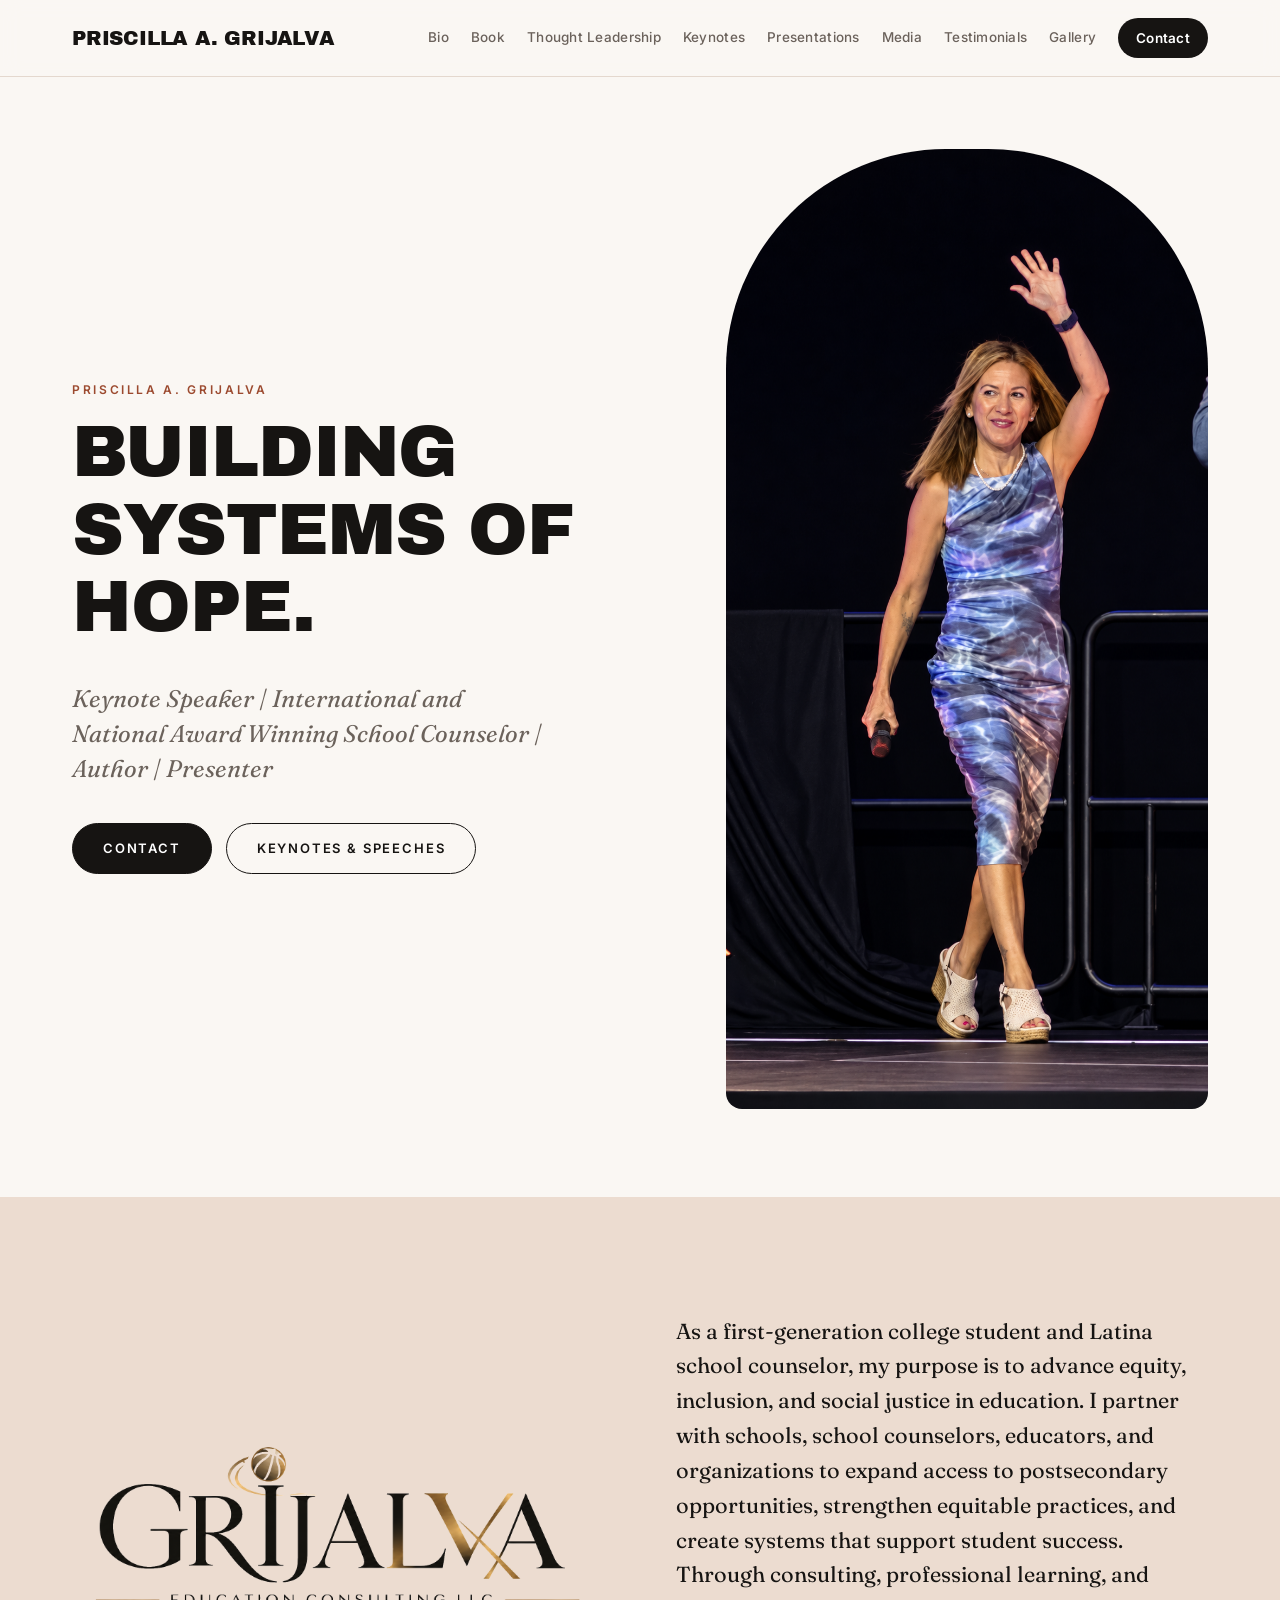
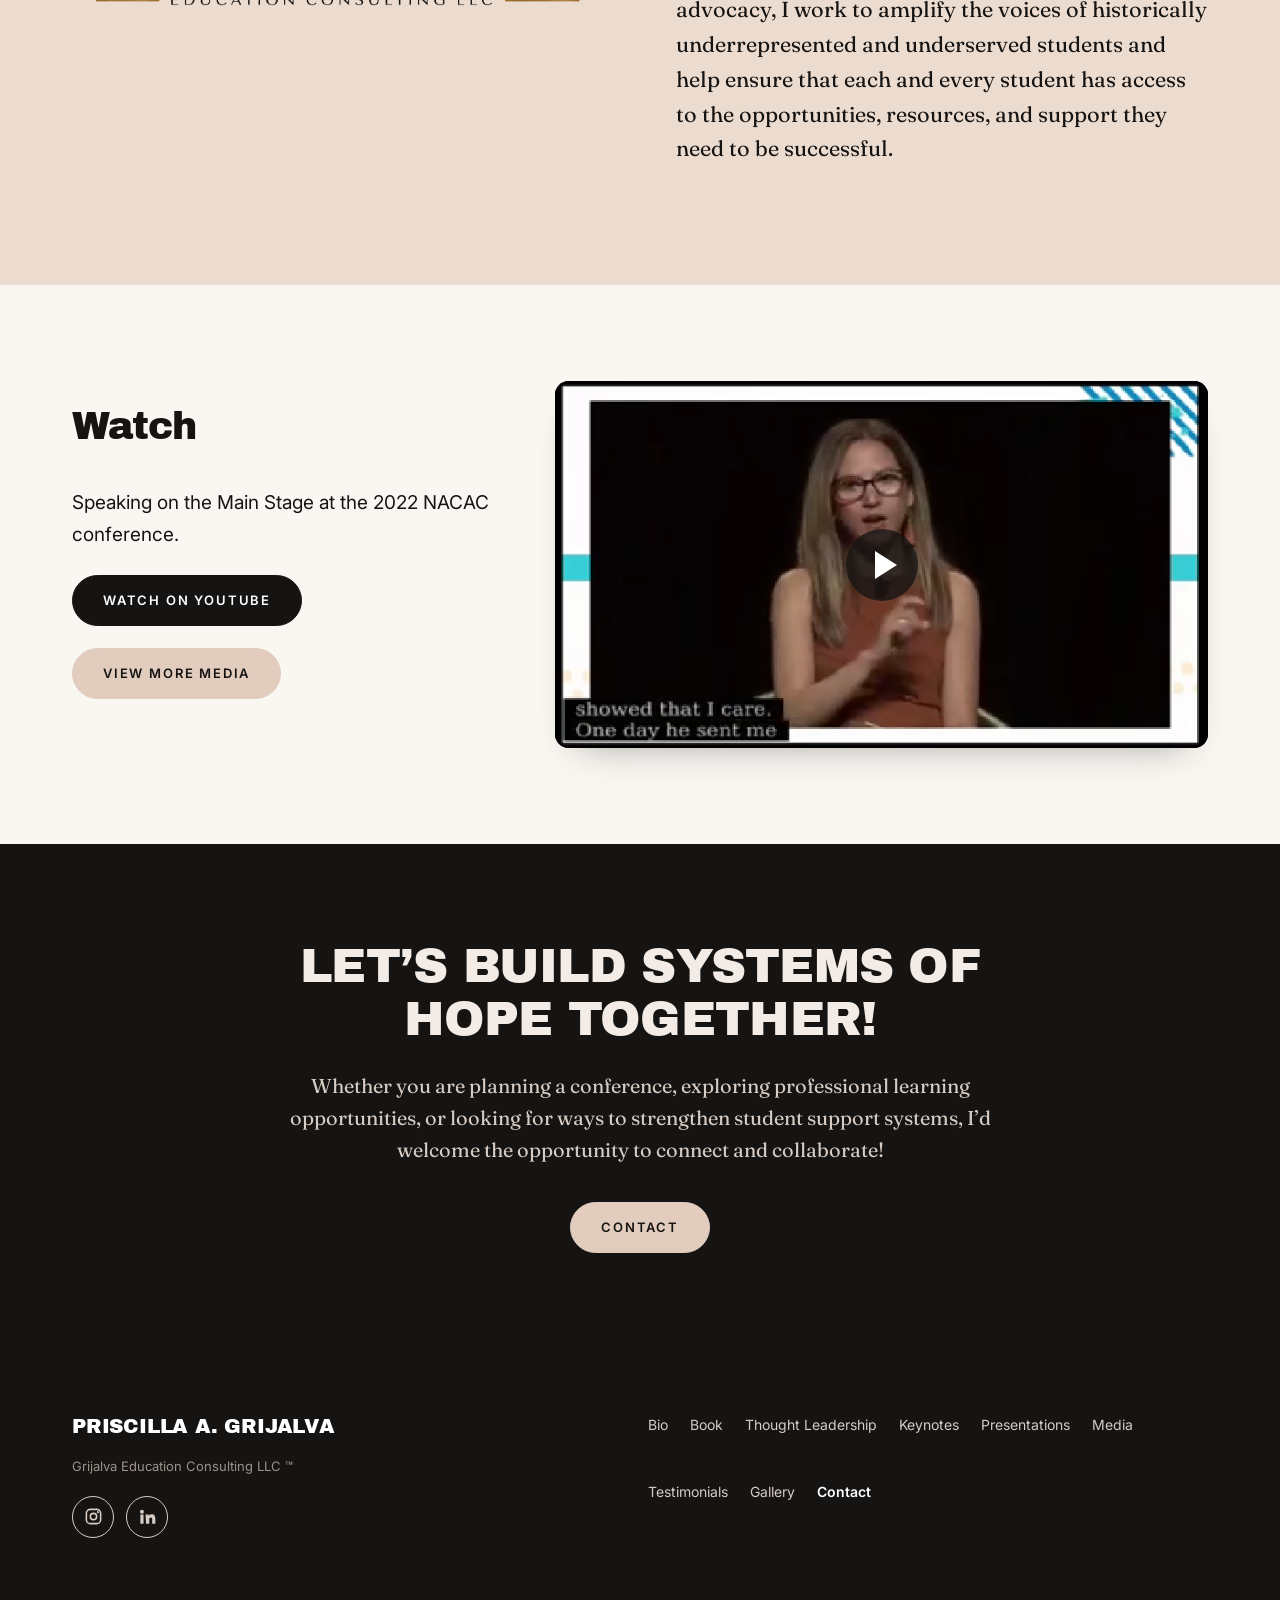
==== commit 7c0371ed: "Remove Speaking page (content now on Keynotes and Presentations)" ====
--- a/index.html
+++ b/index.html
@@ -9,7 +9,7 @@
 <a class="skip" href="#page">Skip to Content</a>
 <header class="site-header"><div class="wrap hbar"><a class="brand" href="index.html">Priscilla A. Grijalva</a>
 <button class="menu-btn" aria-label="Menu" aria-expanded="false"><span></span><span></span></button>
-<nav class="nav"><a href="bio.html">Bio</a><a href="book.html">Book</a><a href="speaking.html">Speaking</a><a href="media.html">Thought Leadership</a><a href="speaking-1.html">Keynotes</a><a href="presentations-and-workshops.html">Presentations</a><a href="media-1.html">Media</a><a href="reviews-and-testimonies.html">Testimonials</a><a href="gallery.html">Gallery</a><a href="contact.html" class=nav-cta>Contact</a></nav></div></header>
+<nav class="nav"><a href="bio.html">Bio</a><a href="book.html">Book</a><a href="media.html">Thought Leadership</a><a href="speaking-1.html">Keynotes</a><a href="presentations-and-workshops.html">Presentations</a><a href="media-1.html">Media</a><a href="reviews-and-testimonies.html">Testimonials</a><a href="gallery.html">Gallery</a><a href="contact.html" class=nav-cta>Contact</a></nav></div></header>
 <main id="page">
 <section class="hero"><div class="wrap hero-grid">
  <div class="hero-text"><p class="kicker">Priscilla A. Grijalva</p><h1>Building Systems of Hope.</h1>
@@ -29,5 +29,5 @@
 <p>Whether you are planning a conference, exploring professional learning opportunities, or looking for ways to strengthen student support systems, I’d welcome the opportunity to connect and collaborate!</p>
 <a class="btn light" href="contact.html">Contact</a></div></section></main>
 <footer class="site-footer"><div class="wrap fgrid"><div><a class="brand light" href="index.html">Priscilla A. Grijalva</a><p class="fine">Grijalva Education Consulting LLC ™</p><div class="social"><a href="https://www.instagram.com/grijalvaeducation/" aria-label="Instagram" target="_blank" rel="noopener"><svg viewBox="0 0 24 24" aria-hidden="true"><rect x="3" y="3" width="18" height="18" rx="5" fill="none" stroke="currentColor" stroke-width="2"/><circle cx="12" cy="12" r="4" fill="none" stroke="currentColor" stroke-width="2"/><circle cx="17.5" cy="6.5" r="1.3" fill="currentColor"/></svg></a><a href="https://www.linkedin.com/in/priscilla-grijalva-0228591a4/" aria-label="LinkedIn" target="_blank" rel="noopener"><svg viewBox="0 0 24 24" aria-hidden="true"><path fill="currentColor" d="M4.98 3.5a2.5 2.5 0 1 1 0 5 2.5 2.5 0 0 1 0-5zM3 9.5h4V21H3zM9.5 9.5h3.8v1.6h.05c.53-1 1.83-2.05 3.77-2.05 4.03 0 4.78 2.65 4.78 6.1V21h-4v-5.1c0-1.22-.02-2.79-1.7-2.79-1.7 0-1.96 1.33-1.96 2.7V21h-4z"/></svg></a></div></div>
-<nav class="fnav"><a href="bio.html">Bio</a><a href="book.html">Book</a><a href="speaking.html">Speaking</a><a href="media.html">Thought Leadership</a><a href="speaking-1.html">Keynotes</a><a href="presentations-and-workshops.html">Presentations</a><a href="media-1.html">Media</a><a href="reviews-and-testimonies.html">Testimonials</a><a href="gallery.html">Gallery</a><a href="contact.html" class=nav-cta>Contact</a></nav></div></footer>
+<nav class="fnav"><a href="bio.html">Bio</a><a href="book.html">Book</a><a href="media.html">Thought Leadership</a><a href="speaking-1.html">Keynotes</a><a href="presentations-and-workshops.html">Presentations</a><a href="media-1.html">Media</a><a href="reviews-and-testimonies.html">Testimonials</a><a href="gallery.html">Gallery</a><a href="contact.html" class=nav-cta>Contact</a></nav></div></footer>
 <script src="assets/js/main.js"></script></body></html>
